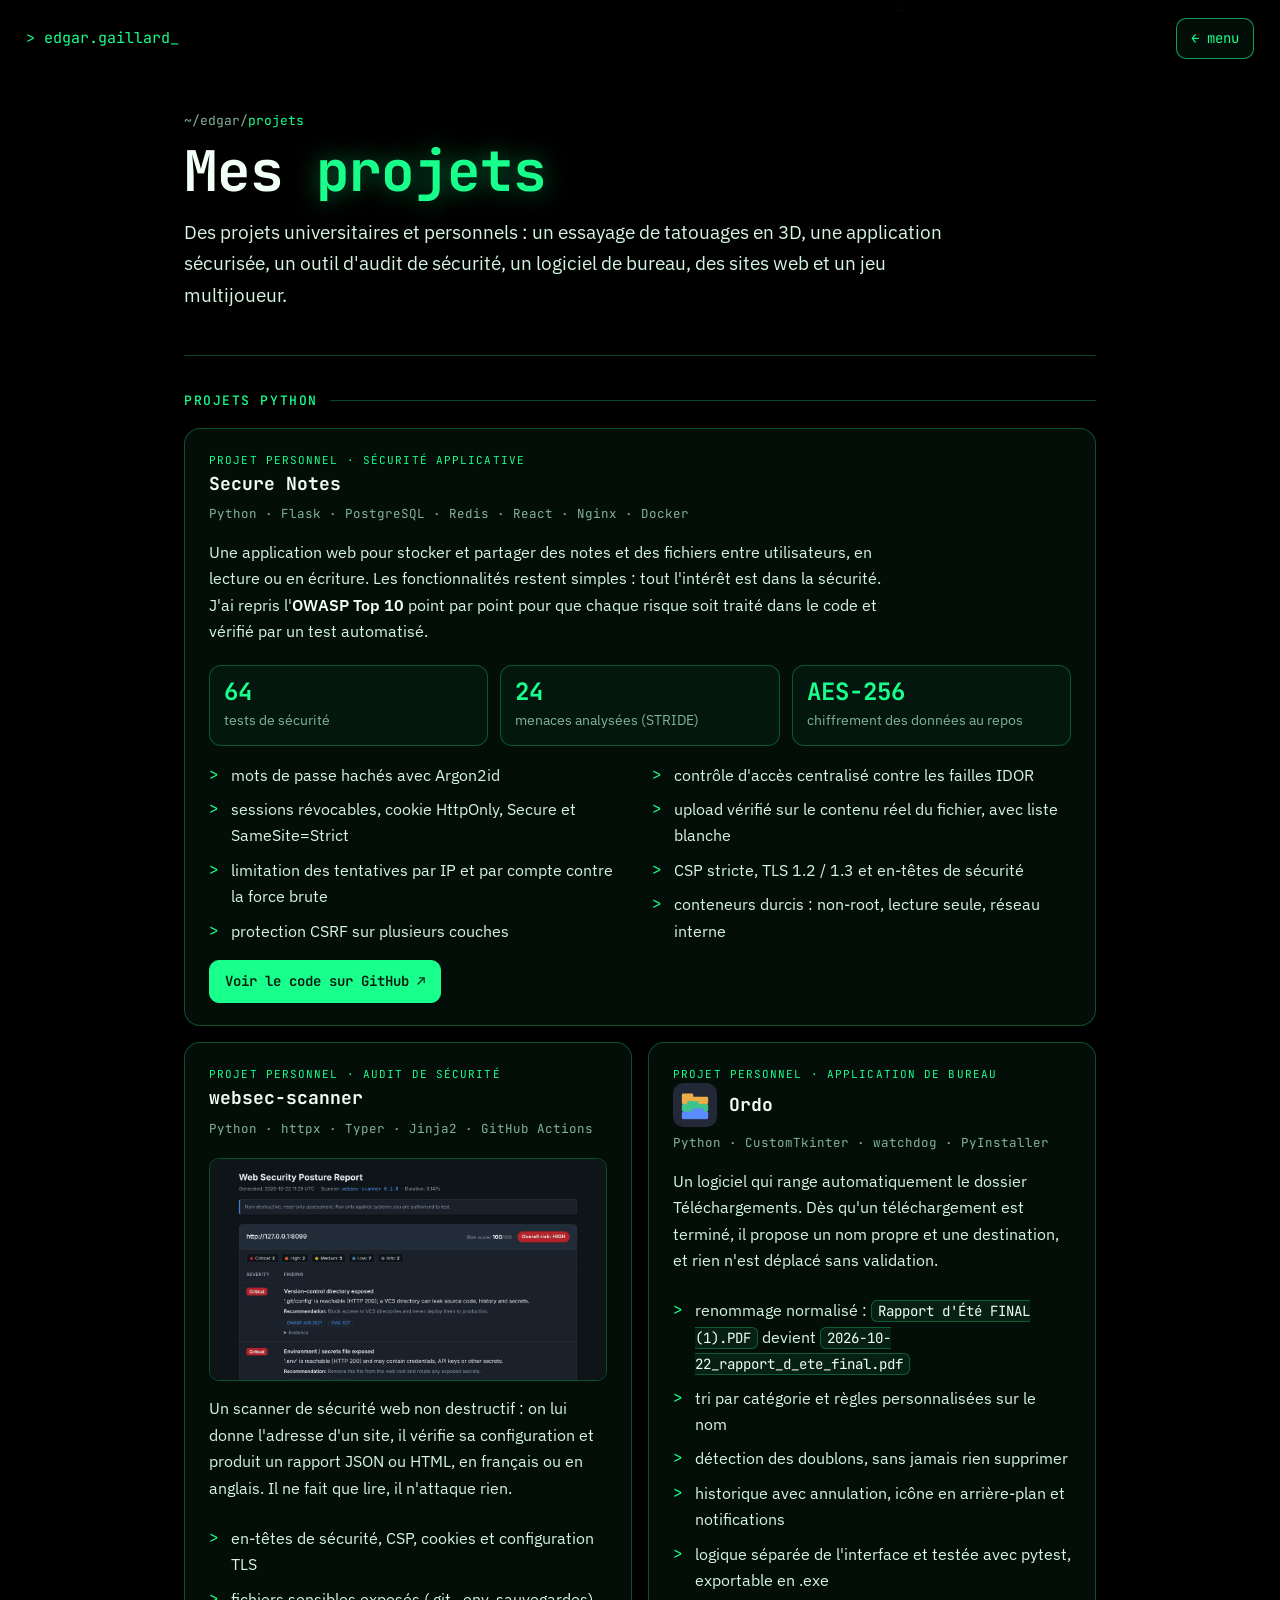
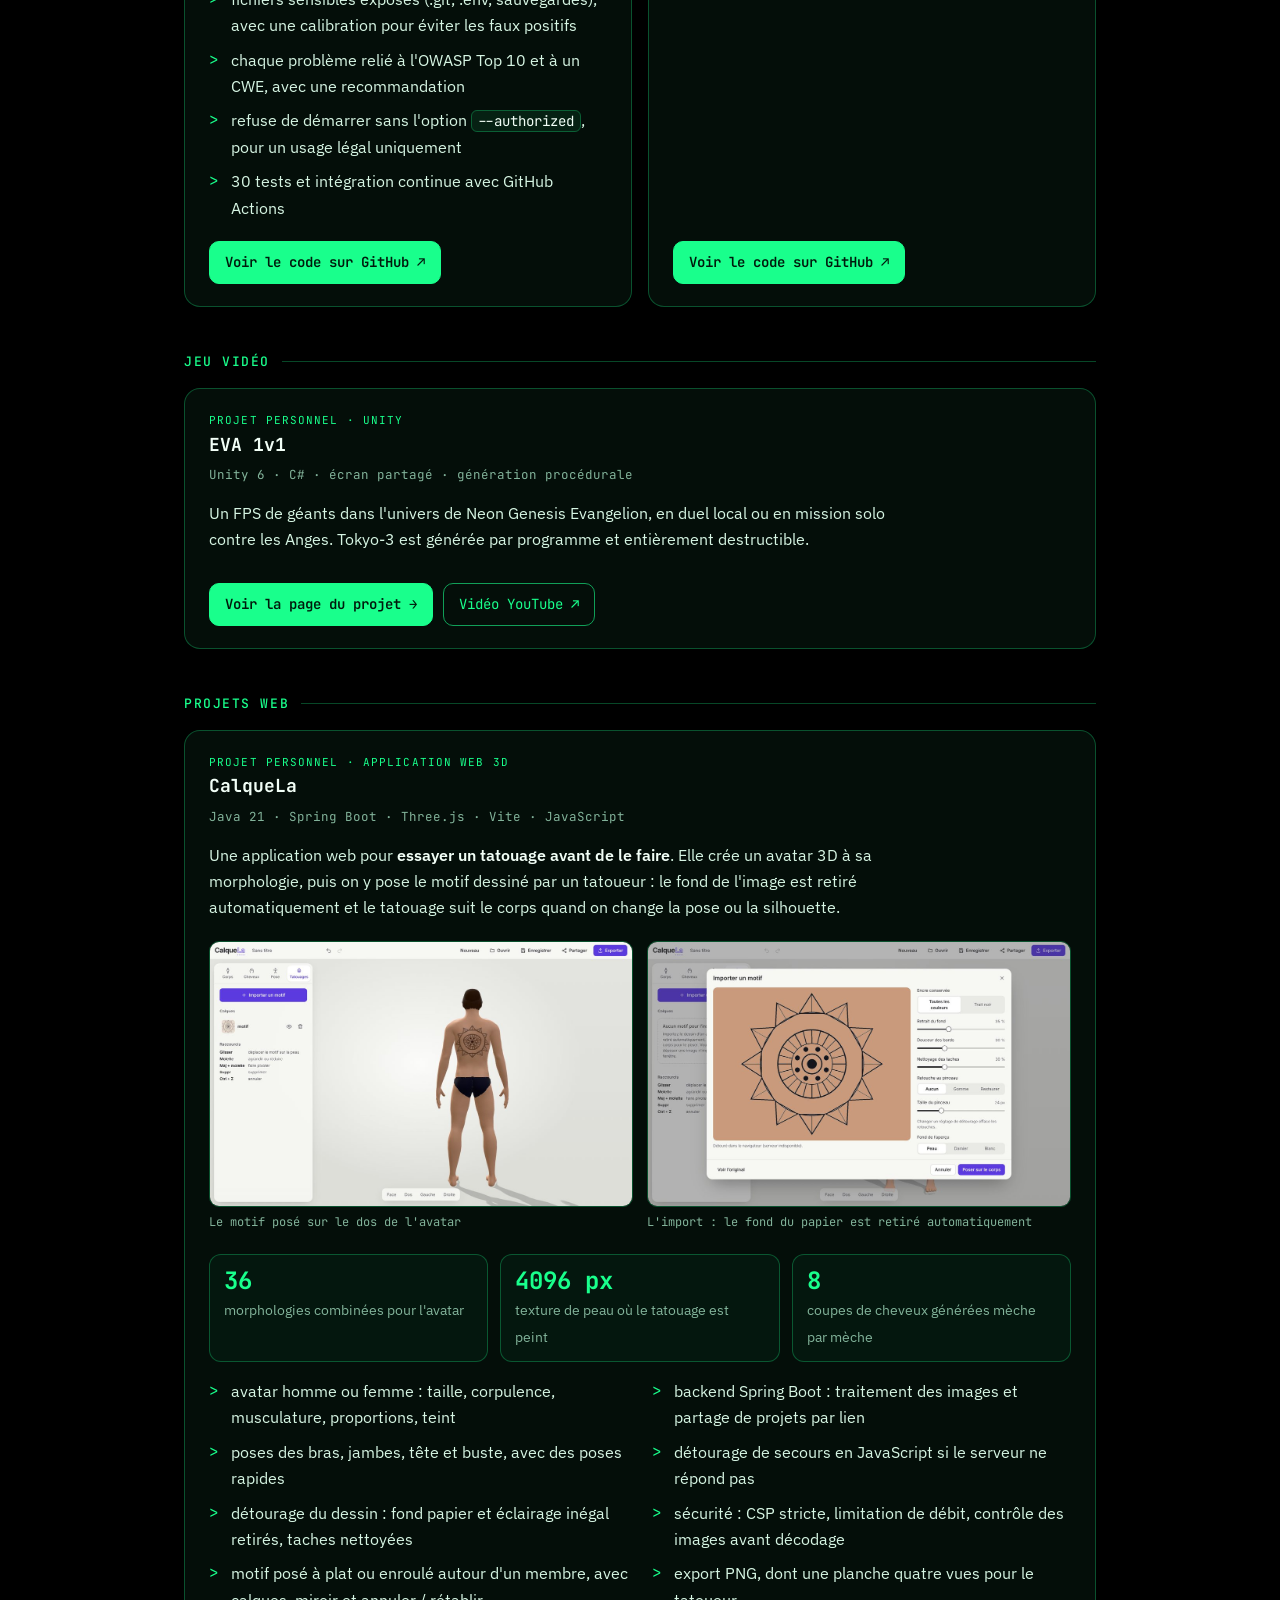
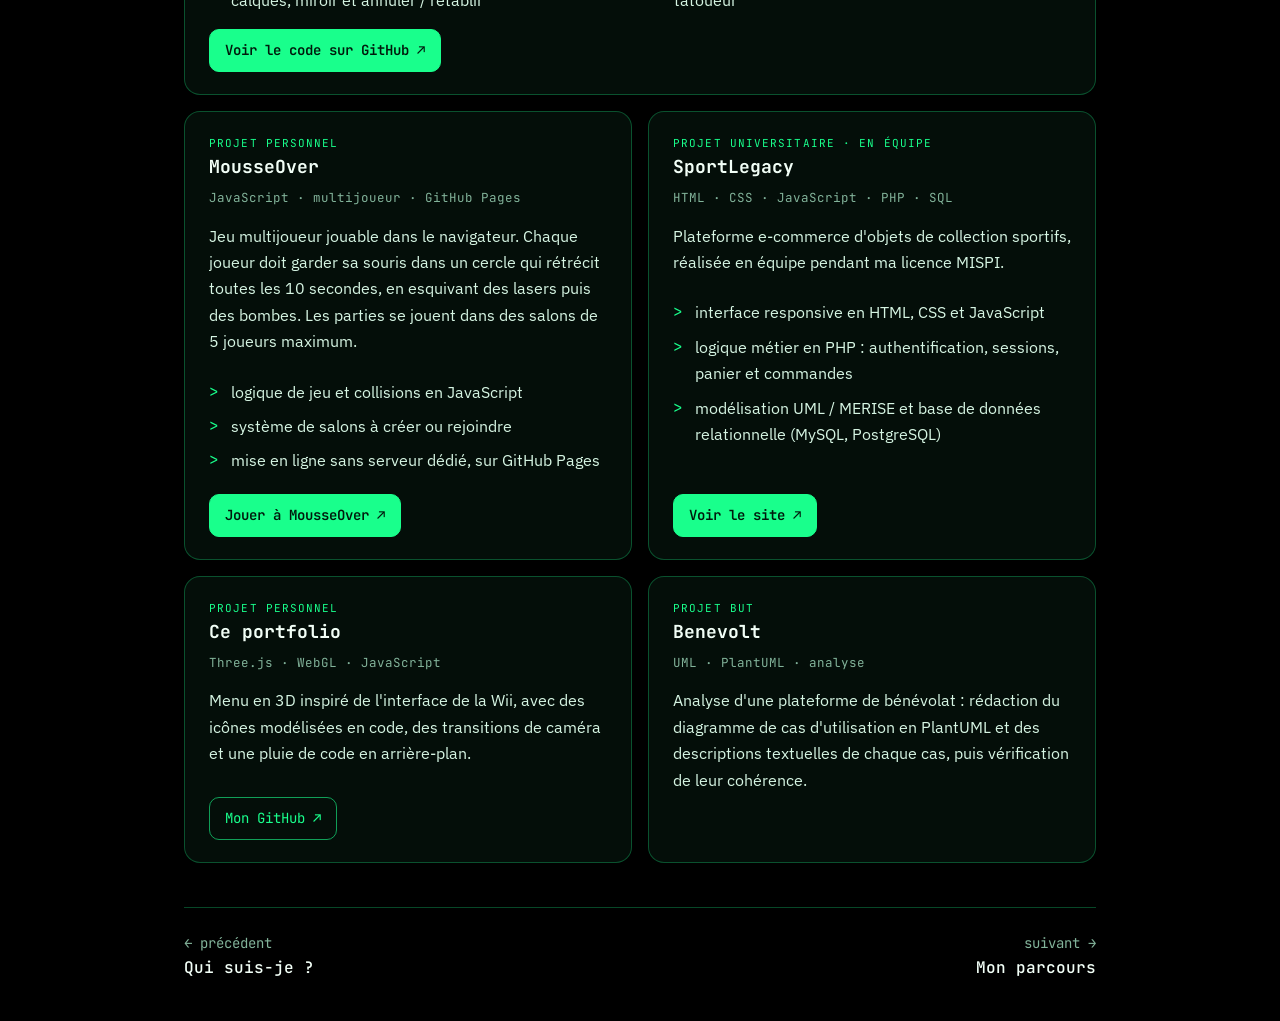
==== pages/projets.html @ 93a3f437 "Add files via upload" ====
<!DOCTYPE html>
<html lang="fr">
<head>
<meta charset="UTF-8">
<meta name="viewport" content="width=device-width, initial-scale=1.0">
<title>Mes projets - Edgar Gaillard</title>
<meta name="description" content="Les projets d'Edgar Gaillard : CalqueLa, Secure Notes, websec-scanner, Ordo, EVA 1v1, MousseOver et SportLegacy.">
<link rel="canonical" href="https://edggaillard-pixel.github.io/pages/projets.html">
<meta property="og:type" content="website">
<meta property="og:title" content="Mes projets - Edgar Gaillard">
<meta property="og:description" content="Les projets d'Edgar Gaillard : CalqueLa, Secure Notes, websec-scanner, Ordo, EVA 1v1, MousseOver et SportLegacy.">
<meta property="og:url" content="https://edggaillard-pixel.github.io/pages/projets.html">
<meta property="og:image" content="https://edggaillard-pixel.github.io/images/photo.jpg">
<link rel="preconnect" href="https://fonts.googleapis.com">
<link rel="stylesheet" href="https://fonts.googleapis.com/css2?family=IBM+Plex+Sans:wght@400;500;600&family=JetBrains+Mono:wght@400;500;700&display=swap">
<link rel="stylesheet" href="../style.css">
</head>
<body class="sous-page" data-rubrique="projets">

<canvas id="matrix"></canvas>
<div id="ombre"></div>

<div class="barre">
  <a class="logo vers-menu" href="../index.html">&gt; edgar.gaillard<span>_</span></a>
  <a class="retour vers-menu" href="../index.html">← menu</a>
</div>

<main class="page">
  <header class="tete">
    <div class="chemin">~/edgar/<b>projets</b></div>
    <h1>Mes <em>projets</em></h1>
    <p class="intro">Des projets universitaires et personnels : un essayage de tatouages en 3D, une application sécurisée, un outil d'audit de sécurité, un logiciel de bureau, des sites web et un jeu multijoueur.</p>
  </header>

  <section class="section">
    <h2>Projets Python</h2>
    <div class="grille-2">
      <article class="carte projet large">
        <div class="type">Projet personnel · sécurité applicative</div>
        <h3>Secure Notes</h3>
        <p class="meta">Python · Flask · PostgreSQL · Redis · React · Nginx · Docker</p>
        <p>Une application web pour stocker et partager des notes et des fichiers entre utilisateurs, en lecture ou en écriture.
        Les fonctionnalités restent simples : tout l'intérêt est dans la sécurité. J'ai repris l'<strong>OWASP Top 10</strong>
        point par point pour que chaque risque soit traité dans le code et vérifié par un test automatisé.</p>
        <div class="mini-chiffres">
          <div><b>64</b><span>tests de sécurité</span></div>
          <div><b>24</b><span>menaces analysées (STRIDE)</span></div>
          <div><b>AES-256</b><span>chiffrement des données au repos</span></div>
        </div>
        <div class="grille-2 colonnes-liste">
          <ul class="liste">
            <li>mots de passe hachés avec Argon2id</li>
            <li>sessions révocables, cookie HttpOnly, Secure et SameSite=Strict</li>
            <li>limitation des tentatives par IP et par compte contre la force brute</li>
            <li>protection CSRF sur plusieurs couches</li>
          </ul>
          <ul class="liste">
            <li>contrôle d'accès centralisé contre les failles IDOR</li>
            <li>upload vérifié sur le contenu réel du fichier, avec liste blanche</li>
            <li>CSP stricte, TLS 1.2 / 1.3 et en-têtes de sécurité</li>
            <li>conteneurs durcis : non-root, lecture seule, réseau interne</li>
          </ul>
        </div>
        <div class="liens"><a class="bouton plein" href="https://github.com/edggaillard-pixel/secure-notes" target="_blank" rel="noopener">Voir le code sur GitHub ↗</a></div>
      </article>

      <article class="carte projet">
        <div class="type">Projet personnel · audit de sécurité</div>
        <h3>websec-scanner</h3>
        <p class="meta">Python · httpx · Typer · Jinja2 · GitHub Actions</p>
        <img class="apercu" src="../images/websec-rapport.jpg" alt="Rapport HTML généré par websec-scanner" loading="lazy">
        <p>Un scanner de sécurité web non destructif : on lui donne l'adresse d'un site, il vérifie sa configuration et produit
        un rapport JSON ou HTML, en français ou en anglais. Il ne fait que lire, il n'attaque rien.</p>
        <ul class="liste">
          <li>en-têtes de sécurité, CSP, cookies et configuration TLS</li>
          <li>fichiers sensibles exposés (.git, .env, sauvegardes), avec une calibration pour éviter les faux positifs</li>
          <li>chaque problème relié à l'OWASP Top 10 et à un CWE, avec une recommandation</li>
          <li>refuse de démarrer sans l'option <code>--authorized</code>, pour un usage légal uniquement</li>
          <li>30 tests et intégration continue avec GitHub Actions</li>
        </ul>
        <div class="liens"><a class="bouton plein" href="https://github.com/edggaillard-pixel/websec-scanner" target="_blank" rel="noopener">Voir le code sur GitHub ↗</a></div>
      </article>

      <article class="carte projet">
        <div class="type">Projet personnel · application de bureau</div>
        <div class="titre-icone">
          <img src="../images/ordo.png" alt="" width="44" height="44">
          <h3>Ordo</h3>
        </div>
        <p class="meta">Python · CustomTkinter · watchdog · PyInstaller</p>
        <p>Un logiciel qui range automatiquement le dossier Téléchargements. Dès qu'un téléchargement est terminé, il propose
        un nom propre et une destination, et rien n'est déplacé sans validation.</p>
        <ul class="liste">
          <li>renommage normalisé : <code>Rapport d'Été FINAL (1).PDF</code> devient <code>2026-10-22_rapport_d_ete_final.pdf</code></li>
          <li>tri par catégorie et règles personnalisées sur le nom</li>
          <li>détection des doublons, sans jamais rien supprimer</li>
          <li>historique avec annulation, icône en arrière-plan et notifications</li>
          <li>logique séparée de l'interface et testée avec pytest, exportable en .exe</li>
        </ul>
        <div class="liens"><a class="bouton plein" href="https://github.com/edggaillard-pixel/ordo" target="_blank" rel="noopener">Voir le code sur GitHub ↗</a></div>
      </article>
    </div>
  </section>

  <section class="section">
    <h2>Jeu vidéo</h2>
    <article class="carte projet">
      <div class="type">Projet personnel · Unity</div>
      <h3>EVA 1v1</h3>
      <p class="meta">Unity 6 · C# · écran partagé · génération procédurale</p>
      <p>Un FPS de géants dans l'univers de Neon Genesis Evangelion, en duel local ou en mission solo contre les Anges.
      Tokyo-3 est générée par programme et entièrement destructible.</p>
      <div class="liens">
        <a class="bouton plein" href="eva.html">Voir la page du projet →</a>
        <a class="bouton" href="https://www.youtube.com/watch?v=H2N-Jnc_hJA" target="_blank" rel="noopener">Vidéo YouTube ↗</a>
      </div>
    </article>
  </section>

  <section class="section">
    <h2>Projets web</h2>
    <div class="grille-2">
      <article class="carte projet large">
        <div class="type">Projet personnel · application web 3D</div>
        <h3>CalqueLa</h3>
        <p class="meta">Java 21 · Spring Boot · Three.js · Vite · JavaScript</p>
        <p>Une application web pour <strong>essayer un tatouage avant de le faire</strong>. Elle crée un avatar 3D à sa
        morphologie, puis on y pose le motif dessiné par un tatoueur : le fond de l'image est retiré automatiquement et le
        tatouage suit le corps quand on change la pose ou la silhouette.</p>
        <div class="galerie">
          <figure>
            <img src="../images/calquela-avatar.jpg" alt="Avatar 3D de dos avec un tatouage posé entre les omoplates" loading="lazy">
            <figcaption>Le motif posé sur le dos de l'avatar</figcaption>
          </figure>
          <figure>
            <img src="../images/calquela-import.jpg" alt="Fenêtre d'import d'un motif avec le fond du papier retiré" loading="lazy">
            <figcaption>L'import : le fond du papier est retiré automatiquement</figcaption>
          </figure>
        </div>
        <div class="mini-chiffres">
          <div><b>36</b><span>morphologies combinées pour l'avatar</span></div>
          <div><b>4096 px</b><span>texture de peau où le tatouage est peint</span></div>
          <div><b>8</b><span>coupes de cheveux générées mèche par mèche</span></div>
        </div>
        <div class="grille-2 colonnes-liste">
          <ul class="liste">
            <li>avatar homme ou femme : taille, corpulence, musculature, proportions, teint</li>
            <li>poses des bras, jambes, tête et buste, avec des poses rapides</li>
            <li>détourage du dessin : fond papier et éclairage inégal retirés, taches nettoyées</li>
            <li>motif posé à plat ou enroulé autour d'un membre, avec calques, miroir et annuler / rétablir</li>
          </ul>
          <ul class="liste">
            <li>backend Spring Boot : traitement des images et partage de projets par lien</li>
            <li>détourage de secours en JavaScript si le serveur ne répond pas</li>
            <li>sécurité : CSP stricte, limitation de débit, contrôle des images avant décodage</li>
            <li>export PNG, dont une planche quatre vues pour le tatoueur</li>
          </ul>
        </div>
        <div class="liens"><a class="bouton plein" href="https://github.com/edggaillard-pixel/calquela" target="_blank" rel="noopener">Voir le code sur GitHub ↗</a></div>
      </article>

      <article class="carte projet">
        <div class="type">Projet personnel</div>
        <h3>MousseOver</h3>
        <p class="meta">JavaScript · multijoueur · GitHub Pages</p>
        <p>Jeu multijoueur jouable dans le navigateur. Chaque joueur doit garder sa souris dans un cercle qui rétrécit toutes
        les 10 secondes, en esquivant des lasers puis des bombes. Les parties se jouent dans des salons de 5 joueurs maximum.</p>
        <ul class="liste">
          <li>logique de jeu et collisions en JavaScript</li>
          <li>système de salons à créer ou rejoindre</li>
          <li>mise en ligne sans serveur dédié, sur GitHub Pages</li>
        </ul>
        <div class="liens"><a class="bouton plein" href="https://edggaillard-pixel.github.io/mousseover/" target="_blank" rel="noopener">Jouer à MousseOver ↗</a></div>
      </article>

      <article class="carte projet">
        <div class="type">Projet universitaire · en équipe</div>
        <h3>SportLegacy</h3>
        <p class="meta">HTML · CSS · JavaScript · PHP · SQL</p>
        <p>Plateforme e-commerce d'objets de collection sportifs, réalisée en équipe pendant ma licence MISPI.</p>
        <ul class="liste">
          <li>interface responsive en HTML, CSS et JavaScript</li>
          <li>logique métier en PHP : authentification, sessions, panier et commandes</li>
          <li>modélisation UML / MERISE et base de données relationnelle (MySQL, PostgreSQL)</li>
        </ul>
        <div class="liens"><a class="bouton plein" href="https://l1.dptinfo-usmb.fr/~grp8/index.php" target="_blank" rel="noopener">Voir le site ↗</a></div>
      </article>

      <article class="carte projet">
        <div class="type">Projet personnel</div>
        <h3>Ce portfolio</h3>
        <p class="meta">Three.js · WebGL · JavaScript</p>
        <p>Menu en 3D inspiré de l'interface de la Wii, avec des icônes modélisées en code, des transitions de caméra
        et une pluie de code en arrière-plan.</p>
        <div class="liens"><a class="bouton" href="https://github.com/edggaillard-pixel" target="_blank" rel="noopener">Mon GitHub ↗</a></div>
      </article>

      <article class="carte projet">
        <div class="type">Projet BUT</div>
        <h3>Benevolt</h3>
        <p class="meta">UML · PlantUML · analyse</p>
        <p>Analyse d'une plateforme de bénévolat : rédaction du diagramme de cas d'utilisation en PlantUML et des
        descriptions textuelles de chaque cas, puis vérification de leur cohérence.</p>
      </article>
    </div>
  </section>

  <nav class="suite"></nav>
</main>

<script src="../main.js"></script>
</body>
</html>
---- style.css ----
:root {
  color-scheme: dark;
  --fond: #000;
  --vert: #19ff8c;
  --vert-leger: rgba(25, 255, 140, 0.12);
  --bordure: rgba(25, 255, 140, 0.28);
  --bordure-forte: rgba(25, 255, 140, 0.6);
  --panneau: rgba(5, 18, 11, 0.82);
  --texte: #d6f5e3;
  --blanc: #f2fff7;
  --gris: #82b39a;
  --mono: "JetBrains Mono", Consolas, monospace;
  --texte-font: "IBM Plex Sans", "Segoe UI", Roboto, sans-serif;
}

* { margin: 0; padding: 0; box-sizing: border-box; }

body {
  min-height: 100vh;
  background: var(--fond);
  color: var(--texte);
  font-family: var(--texte-font);
  font-size: 16px;
  line-height: 1.65;
  transition: opacity 0.4s;
}

body.menu {
  height: 100vh;
  overflow: hidden;
}

body.depart { opacity: 0; }

a { color: var(--vert); }
a:focus-visible, button:focus-visible { outline: 2px solid var(--vert); outline-offset: 3px; }

#matrix, #scene {
  position: fixed;
  top: 0; left: 0;
  width: 100%;
  height: 100%;
}
#matrix { z-index: 0; }
#scene { z-index: 1; }

#ombre {
  position: fixed;
  inset: 0;
  z-index: 0;
  pointer-events: none;
  background: radial-gradient(ellipse at center, rgba(0,0,0,0.15) 0%, rgba(0,0,0,0.6) 65%, rgba(0,0,0,0.9) 100%);
}

body.sous-page #matrix { opacity: 0.35; }
body.sous-page #ombre { background: rgba(0, 0, 0, 0.55); }

.barre {
  position: fixed;
  top: 0; left: 0; right: 0;
  z-index: 3;
  display: flex;
  justify-content: space-between;
  align-items: center;
  padding: 18px 26px;
  font-family: var(--mono);
  pointer-events: none;
}
.barre a, .barre button { pointer-events: auto; }

body.sous-page .barre {
  background: linear-gradient(rgba(0,0,0,0.9), rgba(0,0,0,0));
}

.logo {
  color: var(--vert);
  font-size: 15px;
  text-decoration: none;
}
.logo span { animation: clignote 1s steps(1) infinite; }
#heure { font-size: 22px; color: var(--blanc); }

@keyframes clignote { 50% { opacity: 0; } }

.retour {
  font-family: var(--mono);
  font-size: 14px;
  color: var(--vert);
  text-decoration: none;
  padding: 8px 14px;
  border: 1px solid var(--bordure-forte);
  border-radius: 10px;
  background: var(--panneau);
  transition: background 0.2s;
}
.retour:hover { background: var(--vert-leger); }

#bulle {
  position: fixed;
  z-index: 3;
  pointer-events: none;
  transform: translate(-50%, -100%);
  padding: 10px 18px;
  border-radius: 12px;
  border: 1px solid var(--bordure-forte);
  background: var(--panneau);
  text-align: center;
  white-space: nowrap;
  opacity: 0;
  transition: opacity 0.2s;
}
#bulle.visible { opacity: 1; }
#bulle b { display: block; font-family: var(--mono); color: var(--vert); font-size: 15px; }
#bulle small { color: var(--gris); }

.page {
  position: relative;
  z-index: 1;
  width: min(960px, 100%);
  margin: 0 auto;
  padding: 110px 24px 40px;
}

.page > * { animation: monte 0.6s cubic-bezier(0.2, 0.8, 0.3, 1) both; }
.page > *:nth-child(2) { animation-delay: 0.08s; }
.page > *:nth-child(3) { animation-delay: 0.16s; }
.page > *:nth-child(4) { animation-delay: 0.24s; }
.page > *:nth-child(n+5) { animation-delay: 0.32s; }

@keyframes monte {
  from { opacity: 0; transform: translateY(18px); }
  to { opacity: 1; transform: none; }
}

.tete {
  padding-bottom: 30px;
  margin-bottom: 34px;
  border-bottom: 1px solid var(--bordure);
}
.chemin {
  font-family: var(--mono);
  font-size: 13px;
  color: var(--gris);
}
.chemin b { color: var(--vert); font-weight: 400; }
.tete h1 {
  font-family: var(--mono);
  font-size: clamp(34px, 6vw, 56px);
  line-height: 1.1;
  color: var(--blanc);
  margin: 10px 0 14px;
  letter-spacing: -0.02em;
  text-wrap: balance;
}
.tete h1 em {
  font-style: normal;
  color: var(--vert);
  text-shadow: 0 0 24px rgba(25, 255, 140, 0.45);
}
.intro {
  font-size: 19px;
  max-width: 62ch;
}

.tete.avec-photo {
  display: flex;
  align-items: center;
  gap: 32px;
}
.photo {
  flex-shrink: 0;
  width: 170px;
  height: 170px;
  border-radius: 50%;
  object-fit: cover;
  border: 2px solid var(--vert);
  box-shadow: 0 0 0 6px rgba(25, 255, 140, 0.08), 0 0 40px rgba(25, 255, 140, 0.35);
}

.section { margin-bottom: 44px; }
.section > h2 {
  font-family: var(--mono);
  font-size: 13px;
  font-weight: 500;
  letter-spacing: 0.12em;
  text-transform: uppercase;
  color: var(--vert);
  margin-bottom: 16px;
  display: flex;
  align-items: center;
  gap: 12px;
}
.section > h2::after {
  content: "";
  flex: 1;
  height: 1px;
  background: var(--bordure);
}

.page p { margin-bottom: 14px; max-width: 70ch; }
.page strong { color: var(--blanc); font-weight: 600; }

.carte {
  border: 1px solid var(--bordure);
  border-radius: 16px;
  background: var(--panneau);
  backdrop-filter: blur(6px);
  padding: 22px 24px;
  min-width: 0;
  transition: border-color 0.25s;
}
.carte:hover { border-color: var(--bordure-forte); }
.carte h3 {
  font-family: var(--mono);
  font-size: 18px;
  color: var(--blanc);
  margin-bottom: 6px;
}
.carte p:last-child { margin-bottom: 0; }

.grille-2 { display: grid; grid-template-columns: repeat(2, 1fr); gap: 16px; }
.grille-3 { display: grid; grid-template-columns: repeat(3, 1fr); gap: 16px; }

.fiche {
  display: grid;
  grid-template-columns: repeat(4, 1fr);
  gap: 1px;
  border: 1px solid var(--bordure);
  border-radius: 16px;
  overflow: hidden;
  background: var(--bordure);
}
.fiche div { background: rgba(4, 14, 9, 0.95); padding: 16px 18px; min-width: 0; }
.fiche small {
  display: block;
  font-family: var(--mono);
  font-size: 11px;
  letter-spacing: 0.1em;
  text-transform: uppercase;
  color: var(--gris);
  margin-bottom: 4px;
}
.fiche span { color: var(--blanc); font-size: 15px; line-height: 1.4; display: block; }

.tags { display: flex; flex-wrap: wrap; gap: 8px; margin-top: 12px; }
.tags span {
  font-family: var(--mono);
  font-size: 12.5px;
  padding: 4px 11px;
  border-radius: 20px;
  border: 1px solid var(--bordure);
}
.tags span.en-cours { border-style: dashed; color: var(--gris); }

.meta { font-family: var(--mono); font-size: 12.5px; color: var(--gris); margin-bottom: 10px; }

.liste { list-style: none; display: grid; gap: 8px; margin: 10px 0 4px; }
.liste li { position: relative; padding-left: 22px; }
.liste li::before {
  content: ">";
  position: absolute;
  left: 0;
  font-family: var(--mono);
  color: var(--vert);
}

.liens { display: flex; flex-wrap: wrap; gap: 10px; margin-top: 16px; }
.bouton {
  display: inline-flex;
  align-items: center;
  gap: 8px;
  font-family: var(--mono);
  font-size: 14px;
  color: var(--vert);
  text-decoration: none;
  padding: 9px 15px;
  border: 1px solid var(--bordure-forte);
  border-radius: 10px;
  background: transparent;
  cursor: pointer;
  transition: background 0.2s, box-shadow 0.2s;
}
.bouton:hover { background: var(--vert-leger); box-shadow: 0 0 18px rgba(25, 255, 140, 0.2); }
.bouton.plein { background: var(--vert); color: #001a0c; border-color: var(--vert); font-weight: 600; }
.bouton.plein:hover { background: #5dffb0; }

.frise { list-style: none; position: relative; padding-left: 34px; }
.frise::before {
  content: "";
  position: absolute;
  left: 9px; top: 8px; bottom: 8px;
  width: 2px;
  background: linear-gradient(var(--vert), rgba(25, 255, 140, 0.1));
}
.frise > li { position: relative; margin-bottom: 18px; }

.frise > li::before {
  content: "";
  position: absolute;
  left: -31px; top: 26px;
  width: 14px; height: 14px;
  border-radius: 50%;
  background: var(--fond);
  border: 2px solid var(--vert);
  box-shadow: 0 0 12px rgba(25, 255, 140, 0.6);
}
.frise > li.actuel::before { background: var(--vert); }

.date {
  display: inline-block;
  font-family: var(--mono);
  font-size: 12.5px;
  color: #001a0c;
  background: var(--vert);
  padding: 2px 9px;
  border-radius: 6px;
  margin-bottom: 8px;
}
.lieu { font-size: 14px; color: var(--gris); margin-bottom: 10px !important; }

.competence {
  display: grid;
  grid-template-columns: 220px 1fr;
  gap: 20px;
  padding: 20px 0;
  border-top: 1px solid var(--bordure);
}
.competence:last-child { border-bottom: 1px solid var(--bordure); }
.competence h3 { font-family: var(--mono); font-size: 16px; color: var(--blanc); margin-bottom: 8px; }

.niveau { display: flex; gap: 4px; margin-bottom: 6px; }
.niveau i { width: 22px; height: 6px; border-radius: 3px; background: rgba(25, 255, 140, 0.15); }
.niveau i.on { background: var(--vert); box-shadow: 0 0 8px rgba(25, 255, 140, 0.5); }
.niveau-texte { font-family: var(--mono); font-size: 12px; color: var(--gris); }

.preuves { display: grid; gap: 10px; min-width: 0; }
.preuve {
  display: grid;
  grid-template-columns: 110px 1fr;
  gap: 14px;
  align-items: baseline;
}
.preuve small {
  font-family: var(--mono);
  font-size: 11px;
  letter-spacing: 0.08em;
  text-transform: uppercase;
  color: var(--vert);
}
.preuve p { margin: 0; font-size: 15px; }

.chiffres { display: grid; grid-template-columns: repeat(3, 1fr); gap: 16px; }
.chiffre {
  border: 1px solid var(--bordure);
  border-radius: 16px;
  background: var(--panneau);
  padding: 20px 22px;
}
.chiffre b {
  display: block;
  font-family: var(--mono);
  font-size: 30px;
  color: var(--vert);
  line-height: 1.2;
  text-shadow: 0 0 20px rgba(25, 255, 140, 0.35);
}
.chiffre span { font-size: 14.5px; }

.projet { display: flex; flex-direction: column; }
.projet .liens { margin-top: auto; padding-top: 16px; }
.type {
  font-family: var(--mono);
  font-size: 11px;
  letter-spacing: 0.1em;
  text-transform: uppercase;
  color: var(--vert);
}

.contact-ligne {
  display: flex;
  align-items: center;
  justify-content: space-between;
  gap: 16px;
  flex-wrap: wrap;
}
.contact-ligne small {
  display: block;
  font-family: var(--mono);
  font-size: 11px;
  letter-spacing: 0.1em;
  text-transform: uppercase;
  color: var(--gris);
}
.contact-ligne .valeur { font-family: var(--mono); font-size: 18px; color: var(--blanc); word-break: break-all; }

.suite {
  display: flex;
  justify-content: space-between;
  gap: 12px;
  margin-top: 30px;
  padding-top: 24px;
  border-top: 1px solid var(--bordure);
}
.suite a {
  font-family: var(--mono);
  font-size: 14px;
  color: var(--gris);
  text-decoration: none;
  transition: color 0.2s;
}
.suite a:hover { color: var(--vert); }
.suite a b { display: block; color: var(--blanc); font-size: 16px; font-weight: 500; }
.suite a:last-child { text-align: right; }

@media (max-width: 760px) {
  .grille-2, .grille-3, .chiffres { grid-template-columns: 1fr; }
  .fiche { grid-template-columns: 1fr 1fr; }
  .competence { grid-template-columns: 1fr; gap: 12px; }
  .preuve { grid-template-columns: 1fr; gap: 2px; }
  .tete.avec-photo { flex-direction: column; align-items: flex-start; gap: 20px; }
  .photo { width: 130px; height: 130px; }
}

@media (max-width: 600px) {
  .barre { padding: 14px 16px; }
  .page { padding: 90px 16px 30px; }
  .intro { font-size: 17px; }
  .carte { padding: 18px; }
}

@media (prefers-reduced-motion: reduce) {
  .page > * { animation: none; }
}

.projet.large { grid-column: 1 / -1; }

.mini-chiffres {
  display: grid;
  grid-template-columns: repeat(3, 1fr);
  gap: 12px;
  margin: 6px 0 16px;
}
.mini-chiffres div {
  border: 1px solid var(--bordure);
  border-radius: 12px;
  padding: 12px 14px;
  background: rgba(25, 255, 140, 0.04);
}
.mini-chiffres b {
  display: block;
  font-family: var(--mono);
  font-size: 24px;
  color: var(--vert);
  line-height: 1.2;
}
.mini-chiffres span { font-size: 13.5px; color: var(--gris); }

.colonnes-liste { gap: 0 24px; }
.colonnes-liste .liste { margin: 0; }
.colonnes-liste .liste + .liste { margin-top: 0; }

.apercu {
  display: block;
  width: 100%;
  max-width: 100%;
  aspect-ratio: 16 / 9;
  object-fit: cover;
  object-position: top;
  border-radius: 10px;
  border: 1px solid var(--bordure);
  margin: 4px 0 14px;
}

.titre-icone { display: flex; align-items: center; gap: 12px; margin-bottom: 6px; }
.titre-icone img { border-radius: 10px; }
.titre-icone h3 { margin: 0; }

.page code {
  font-family: var(--mono);
  font-size: 0.88em;
  color: var(--blanc);
  background: rgba(25, 255, 140, 0.08);
  border: 1px solid var(--bordure);
  border-radius: 6px;
  padding: 1px 6px;
  word-break: break-word;
}

@media (max-width: 760px) {
  .mini-chiffres { grid-template-columns: 1fr; }
  .colonnes-liste { gap: 8px; }
}

.galerie {
  display: grid;
  grid-template-columns: repeat(2, 1fr);
  gap: 14px;
  margin: 6px 0 16px;
}
.galerie figure { margin: 0; min-width: 0; }
.galerie img {
  display: block;
  width: 100%;
  max-width: 100%;
  height: auto;
  border-radius: 10px;
  border: 1px solid var(--bordure);
}
.galerie figcaption {
  font-family: var(--mono);
  font-size: 12px;
  color: var(--gris);
  margin-top: 6px;
}

@media (max-width: 760px) {
  .galerie { grid-template-columns: 1fr; }
}

.video {
  position: relative;
  width: 100%;
  aspect-ratio: 16 / 9;
  border-radius: 14px;
  overflow: hidden;
  border: 1px solid var(--bordure-forte);
  background: #000;
  box-shadow: 0 0 40px rgba(25, 255, 140, 0.15);
}
.video iframe { position: absolute; inset: 0; width: 100%; height: 100%; border: 0; }

.credits { font-size: 13px; color: var(--gris); }
.bas-de-page { margin-top: 24px; }

.video img { position: absolute; inset: 0; width: 100%; height: 100%; object-fit: cover; opacity: 0.75; }
.video {
  background: radial-gradient(ellipse at center, #0b2a1a 0%, #000 75%);
}
.lecture {
  position: absolute;
  inset: 0;
  display: flex;
  flex-direction: column;
  align-items: center;
  justify-content: center;
  gap: 14px;
  width: 100%;
  border: 0;
  background: transparent;
  cursor: pointer;
  color: var(--blanc);
}
.lecture .triangle {
  width: 84px;
  height: 84px;
  border-radius: 50%;
  background: var(--vert);
  box-shadow: 0 0 40px rgba(25, 255, 140, 0.6);
  position: relative;
  transition: transform 0.2s;
}
.lecture .triangle::after {
  content: "";
  position: absolute;
  left: 34px; top: 26px;
  border-left: 26px solid #001a0c;
  border-top: 16px solid transparent;
  border-bottom: 16px solid transparent;
}
.lecture:hover .triangle { transform: scale(1.08); }
.texte-lecture {
  font-family: var(--mono);
  font-size: 14px;
  padding: 4px 12px;
  border-radius: 8px;
  background: rgba(0, 0, 0, 0.6);
}

.video video { position: absolute; inset: 0; width: 100%; height: 100%; object-fit: contain; background: #000; }
.carte .video { margin: 6px 0 16px; }

.video.hors-ligne { display: flex; align-items: center; justify-content: center; }
.message-video {
  position: relative;
  max-width: 460px;
  margin: 16px;
  padding: 18px 20px;
  border-radius: 12px;
  border: 1px solid var(--bordure-forte);
  background: rgba(0, 0, 0, 0.8);
  text-align: center;
  font-size: 14.5px;
}
.message-video p { margin: 0 auto 8px; }
.message-video .bouton { margin-top: 6px; }

.tableau { overflow-x: auto; margin: 16px 0; border: 1px solid var(--bordure); border-radius: 14px; background: var(--panneau); }
.tableau.etroit { max-width: 560px; }
.tableau table { width: 100%; border-collapse: collapse; font-size: 15px; }
.tableau th {
  text-align: left;
  font-family: var(--mono);
  font-size: 11.5px;
  font-weight: 500;
  letter-spacing: 0.08em;
  text-transform: uppercase;
  color: var(--vert);
  padding: 12px 16px;
  border-bottom: 1px solid var(--bordure);
  white-space: nowrap;
}
.tableau td { padding: 12px 16px; border-bottom: 1px solid rgba(25, 255, 140, 0.1); vertical-align: top; }
.tableau tr:last-child td { border-bottom: 0; }
.tableau td:first-child { color: var(--blanc); white-space: nowrap; }

.sommaire {
  display: flex;
  flex-wrap: wrap;
  gap: 8px;
  margin: 0 0 40px;
}
.sommaire a {
  font-family: var(--mono);
  font-size: 12.5px;
  color: var(--texte);
  text-decoration: none;
  padding: 6px 12px;
  border: 1px solid var(--bordure);
  border-radius: 20px;
  transition: border-color 0.2s, color 0.2s;
}
.sommaire a:hover { border-color: var(--vert); color: var(--vert); }
.section[id] { scroll-margin-top: 90px; }
html { scroll-behavior: smooth; }

@media (max-width: 600px) {
  .tableau td:first-child { white-space: normal; }
}

.grille-2 + p, .grille-3 + p, .tableau + p { margin-top: 16px; }

.cache {
  position: absolute;
  width: 1px;
  height: 1px;
  overflow: hidden;
  clip: rect(0 0 0 0);
  white-space: nowrap;
}
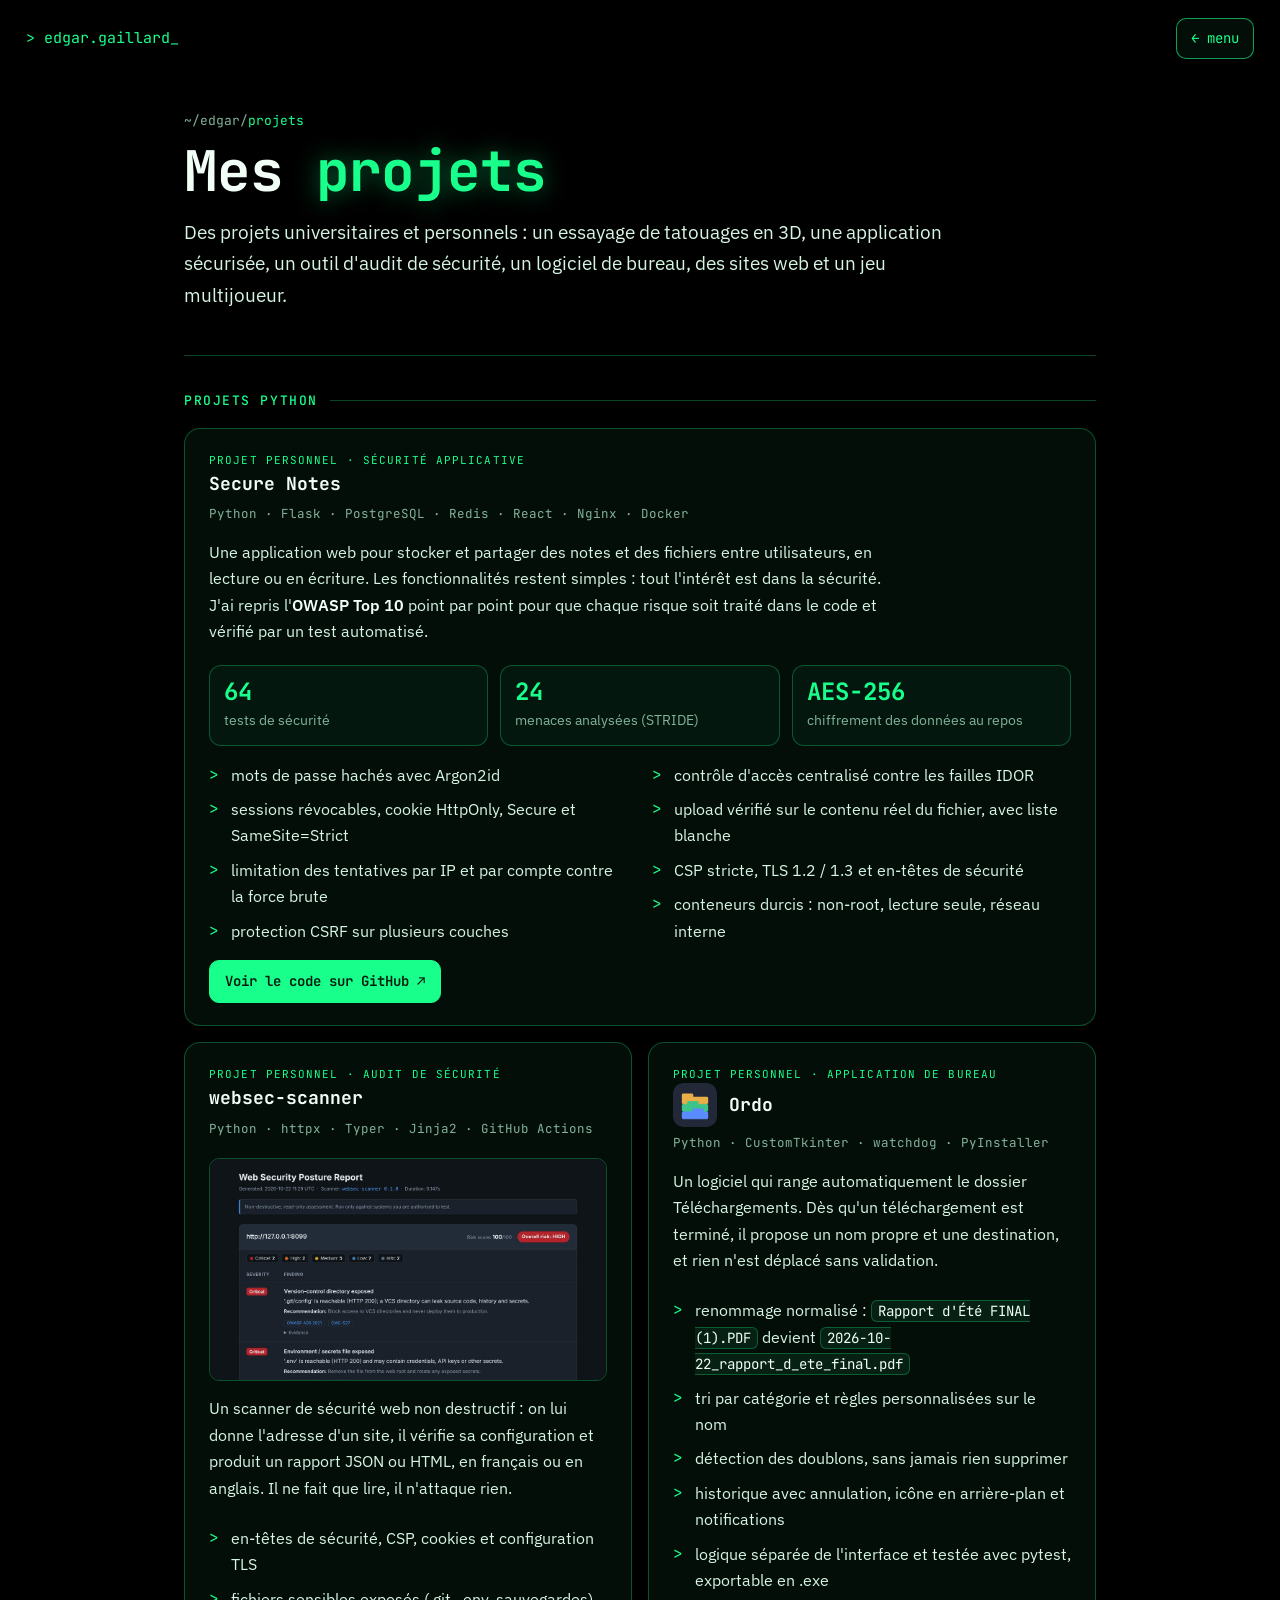
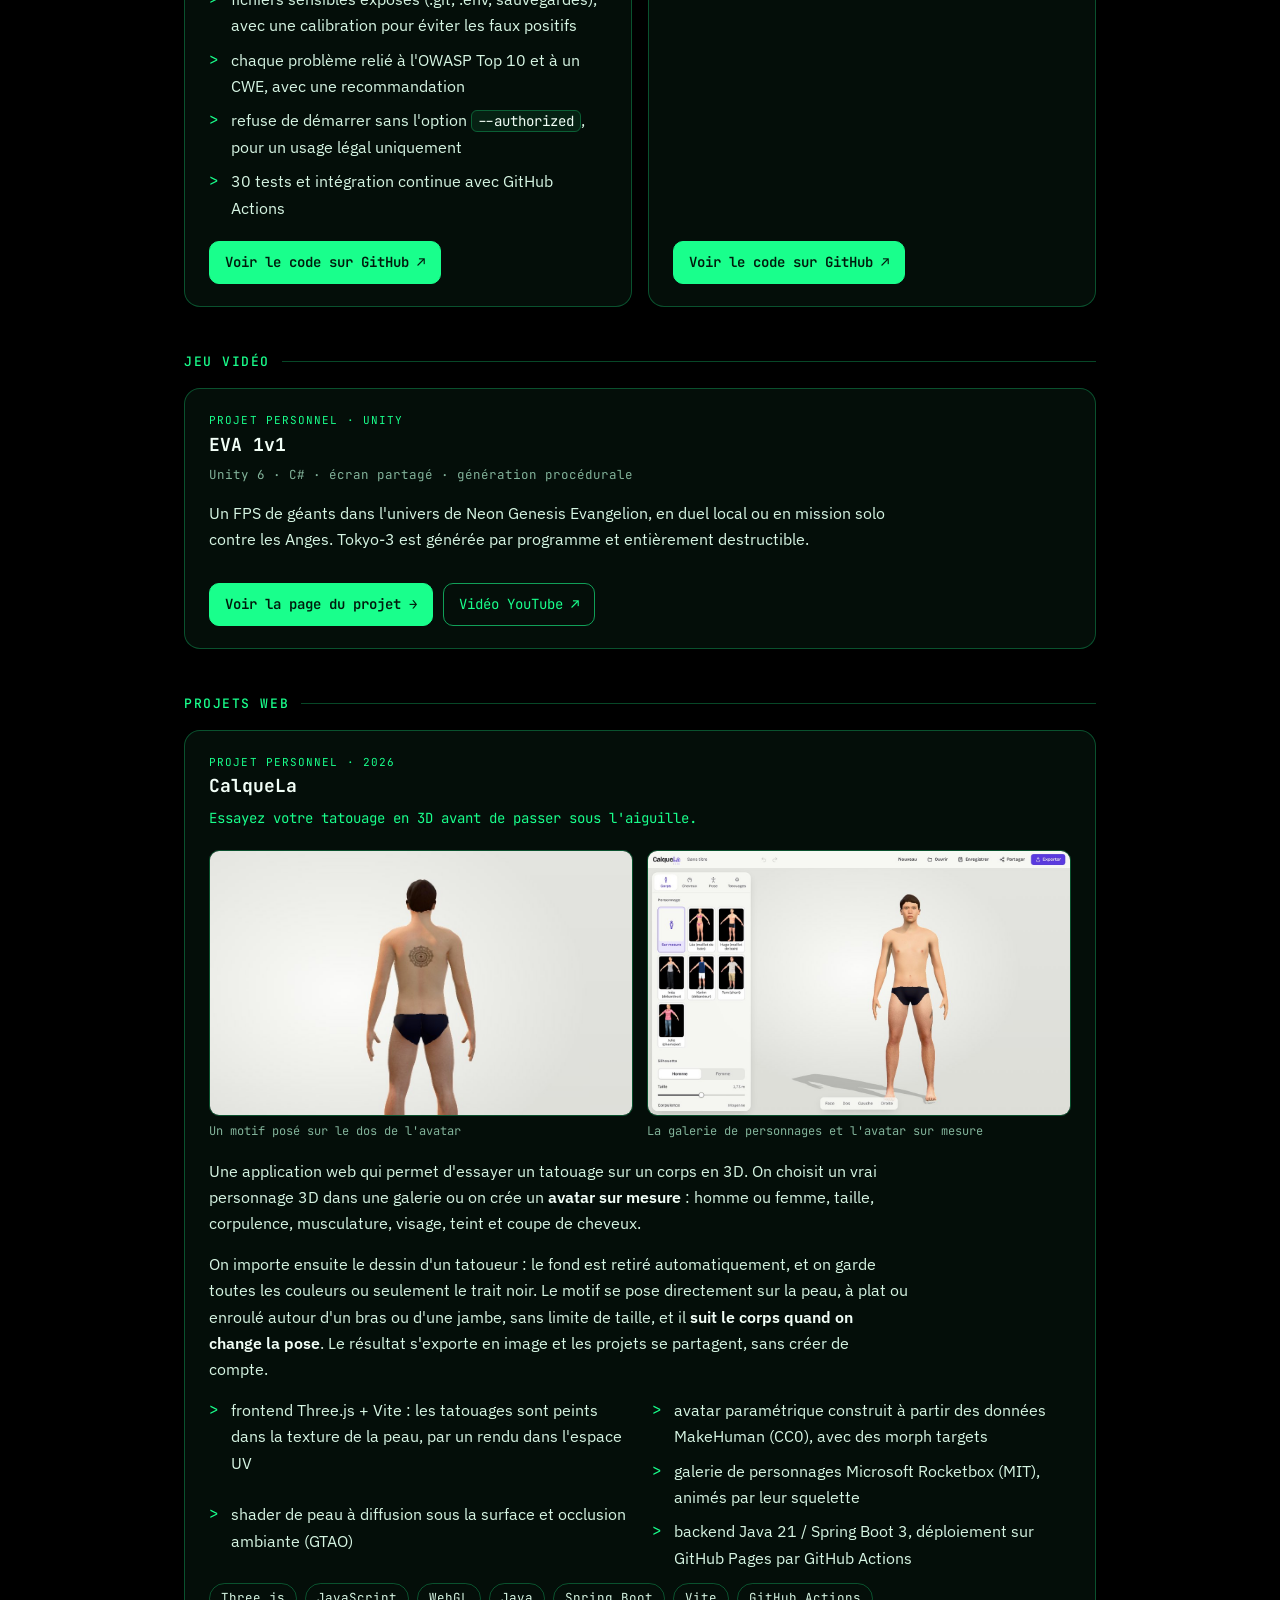
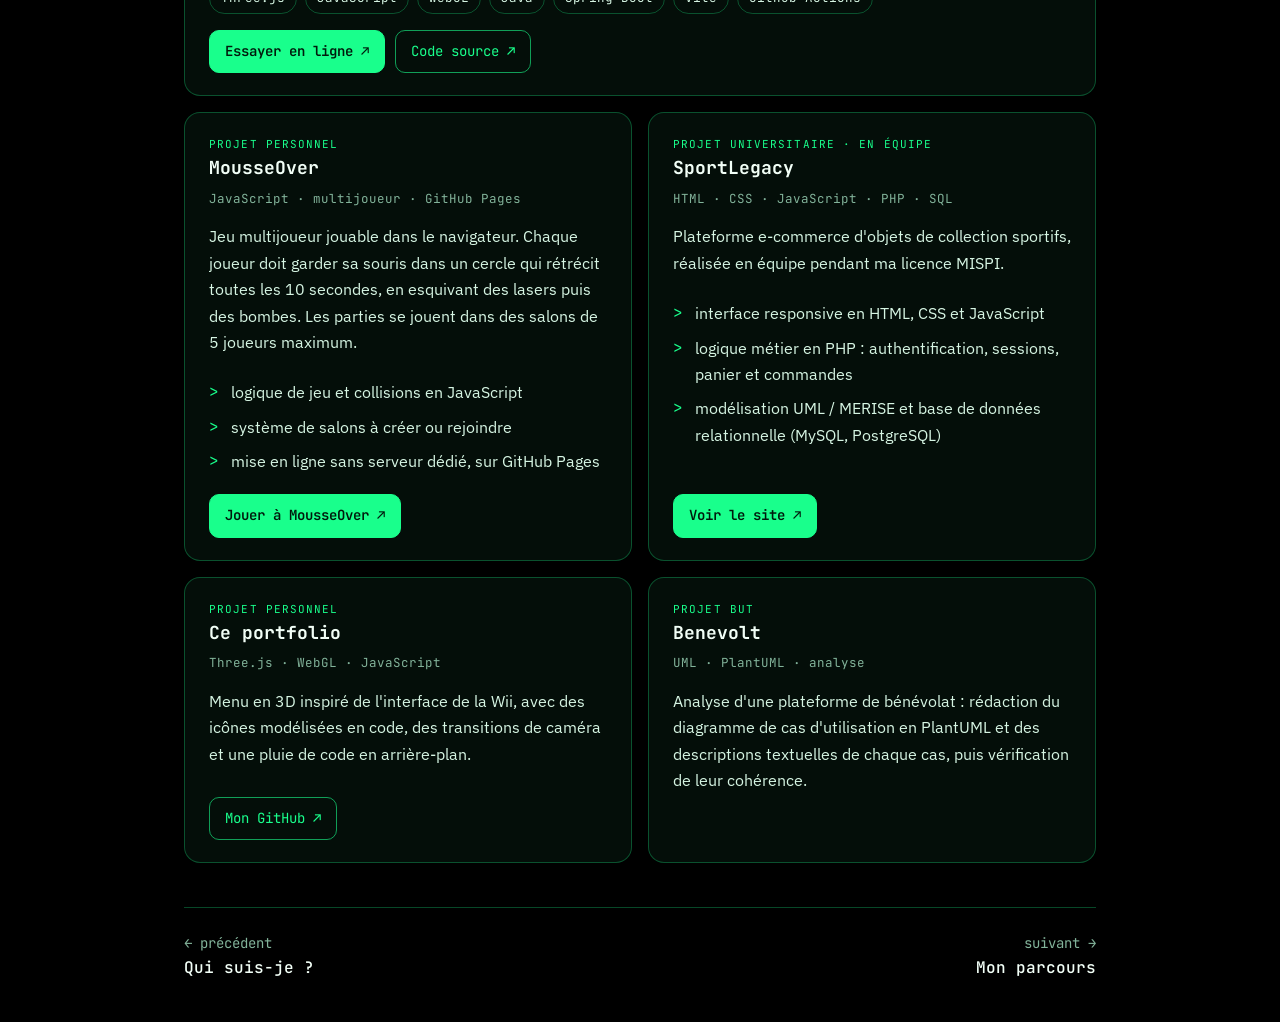
==== commit c1463a6c: "Ajout de CalqueLa dans les projets" ====
--- a/pages/projets.html
+++ b/pages/projets.html
@@ -121,42 +121,42 @@
     <h2>Projets web</h2>
     <div class="grille-2">
       <article class="carte projet large">
-        <div class="type">Projet personnel · application web 3D</div>
+        <div class="type">Projet personnel · 2026</div>
         <h3>CalqueLa</h3>
-        <p class="meta">Java 21 · Spring Boot · Three.js · Vite · JavaScript</p>
-        <p>Une application web pour <strong>essayer un tatouage avant de le faire</strong>. Elle crée un avatar 3D à sa
-        morphologie, puis on y pose le motif dessiné par un tatoueur : le fond de l'image est retiré automatiquement et le
-        tatouage suit le corps quand on change la pose ou la silhouette.</p>
+        <p class="accroche">Essayez votre tatouage en 3D avant de passer sous l'aiguille.</p>
         <div class="galerie">
           <figure>
-            <img src="../images/calquela-avatar.jpg" alt="Avatar 3D de dos avec un tatouage posé entre les omoplates" loading="lazy">
-            <figcaption>Le motif posé sur le dos de l'avatar</figcaption>
+            <img src="../images/calquela-tatouage.jpg" alt="Avatar 3D vu de dos avec un tatouage mandala posé entre les omoplates" loading="lazy">
+            <figcaption>Un motif posé sur le dos de l'avatar</figcaption>
           </figure>
           <figure>
-            <img src="../images/calquela-import.jpg" alt="Fenêtre d'import d'un motif avec le fond du papier retiré" loading="lazy">
-            <figcaption>L'import : le fond du papier est retiré automatiquement</figcaption>
+            <img src="../images/calquela-personnages.jpg" alt="Interface de CalqueLa avec la galerie de personnages 3D et l'avatar sur mesure" loading="lazy">
+            <figcaption>La galerie de personnages et l'avatar sur mesure</figcaption>
           </figure>
         </div>
-        <div class="mini-chiffres">
-          <div><b>36</b><span>morphologies combinées pour l'avatar</span></div>
-          <div><b>4096 px</b><span>texture de peau où le tatouage est peint</span></div>
-          <div><b>8</b><span>coupes de cheveux générées mèche par mèche</span></div>
-        </div>
+        <p>Une application web qui permet d'essayer un tatouage sur un corps en 3D. On choisit un vrai personnage 3D dans une
+        galerie ou on crée un <strong>avatar sur mesure</strong> : homme ou femme, taille, corpulence, musculature, visage, teint
+        et coupe de cheveux.</p>
+        <p>On importe ensuite le dessin d'un tatoueur : le fond est retiré automatiquement, et on garde toutes les couleurs ou
+        seulement le trait noir. Le motif se pose directement sur la peau, à plat ou enroulé autour d'un bras ou d'une jambe,
+        sans limite de taille, et il <strong>suit le corps quand on change la pose</strong>. Le résultat s'exporte en image et
+        les projets se partagent, sans créer de compte.</p>
         <div class="grille-2 colonnes-liste">
           <ul class="liste">
-            <li>avatar homme ou femme : taille, corpulence, musculature, proportions, teint</li>
-            <li>poses des bras, jambes, tête et buste, avec des poses rapides</li>
-            <li>détourage du dessin : fond papier et éclairage inégal retirés, taches nettoyées</li>
-            <li>motif posé à plat ou enroulé autour d'un membre, avec calques, miroir et annuler / rétablir</li>
-          </ul>
-          <ul class="liste">
-            <li>backend Spring Boot : traitement des images et partage de projets par lien</li>
-            <li>détourage de secours en JavaScript si le serveur ne répond pas</li>
-            <li>sécurité : CSP stricte, limitation de débit, contrôle des images avant décodage</li>
-            <li>export PNG, dont une planche quatre vues pour le tatoueur</li>
-          </ul>
-        </div>
-        <div class="liens"><a class="bouton plein" href="https://github.com/edggaillard-pixel/calquela" target="_blank" rel="noopener">Voir le code sur GitHub ↗</a></div>
+            <li>frontend Three.js + Vite : les tatouages sont peints dans la texture de la peau, par un rendu dans l'espace UV</li>
+            <li>shader de peau à diffusion sous la surface et occlusion ambiante (GTAO)</li>
+          </ul>
+          <ul class="liste">
+            <li>avatar paramétrique construit à partir des données MakeHuman (CC0), avec des morph targets</li>
+            <li>galerie de personnages Microsoft Rocketbox (MIT), animés par leur squelette</li>
+            <li>backend Java 21 / Spring Boot 3, déploiement sur GitHub Pages par GitHub Actions</li>
+          </ul>
+        </div>
+        <div class="tags"><span>Three.js</span><span>JavaScript</span><span>WebGL</span><span>Java</span><span>Spring Boot</span><span>Vite</span><span>GitHub Actions</span></div>
+        <div class="liens">
+          <a class="bouton plein" href="https://edggaillard-pixel.github.io/calquela/" target="_blank" rel="noopener">Essayer en ligne ↗</a>
+          <a class="bouton" href="https://github.com/edggaillard-pixel/calquela" target="_blank" rel="noopener">Code source ↗</a>
+        </div>
       </article>
 
       <article class="carte projet">
@@ -211,3 +211,4 @@
 <script src="../main.js"></script>
 </body>
 </html>
+<!-- GROGNON -->
--- a/style.css
+++ b/style.css
@@ -252,6 +252,7 @@
 }
 .tags span.en-cours { border-style: dashed; color: var(--gris); }
 
+.accroche { font-family: var(--mono); font-size: 14px; color: var(--vert); margin-bottom: 14px; }
 .meta { font-family: var(--mono); font-size: 12.5px; color: var(--gris); margin-bottom: 10px; }
 
 .liste { list-style: none; display: grid; gap: 8px; margin: 10px 0 4px; }
@@ -647,3 +648,4 @@
   clip: rect(0 0 0 0);
   white-space: nowrap;
 }
+/* GROGNON */
